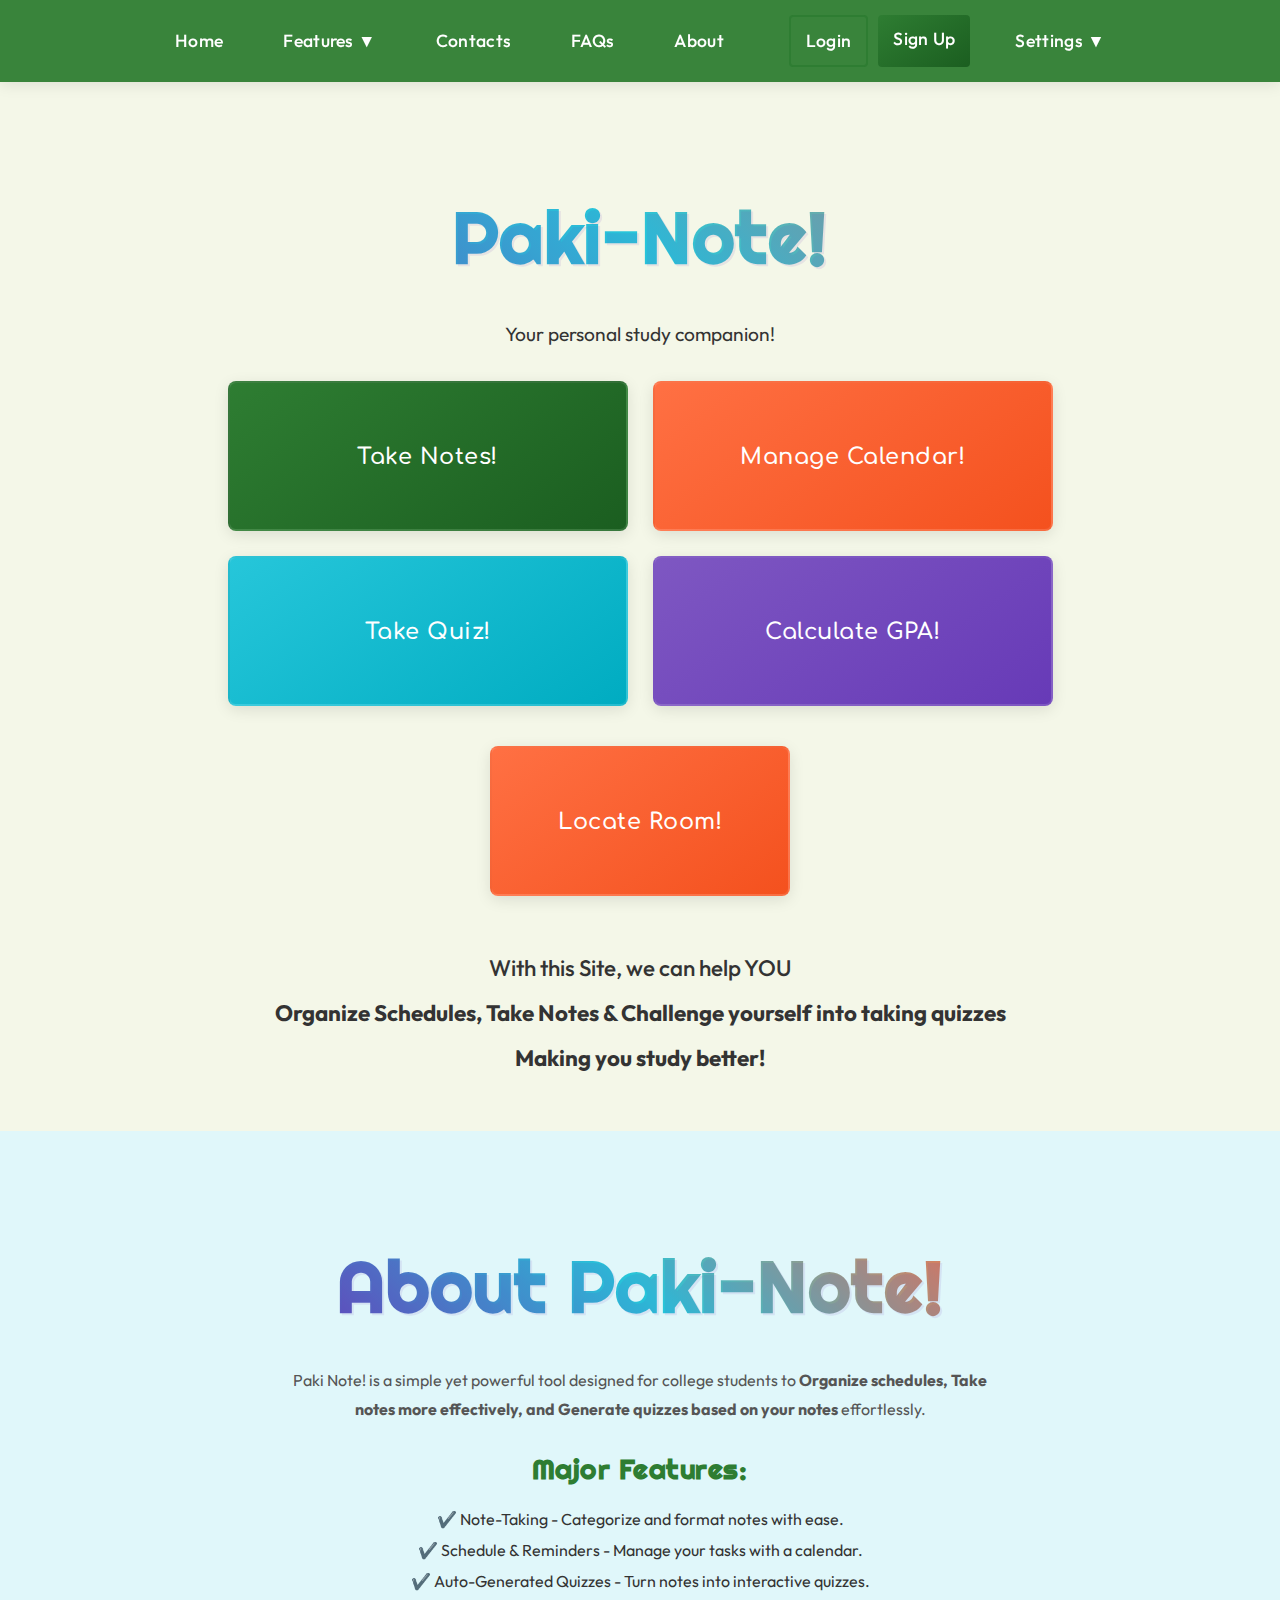
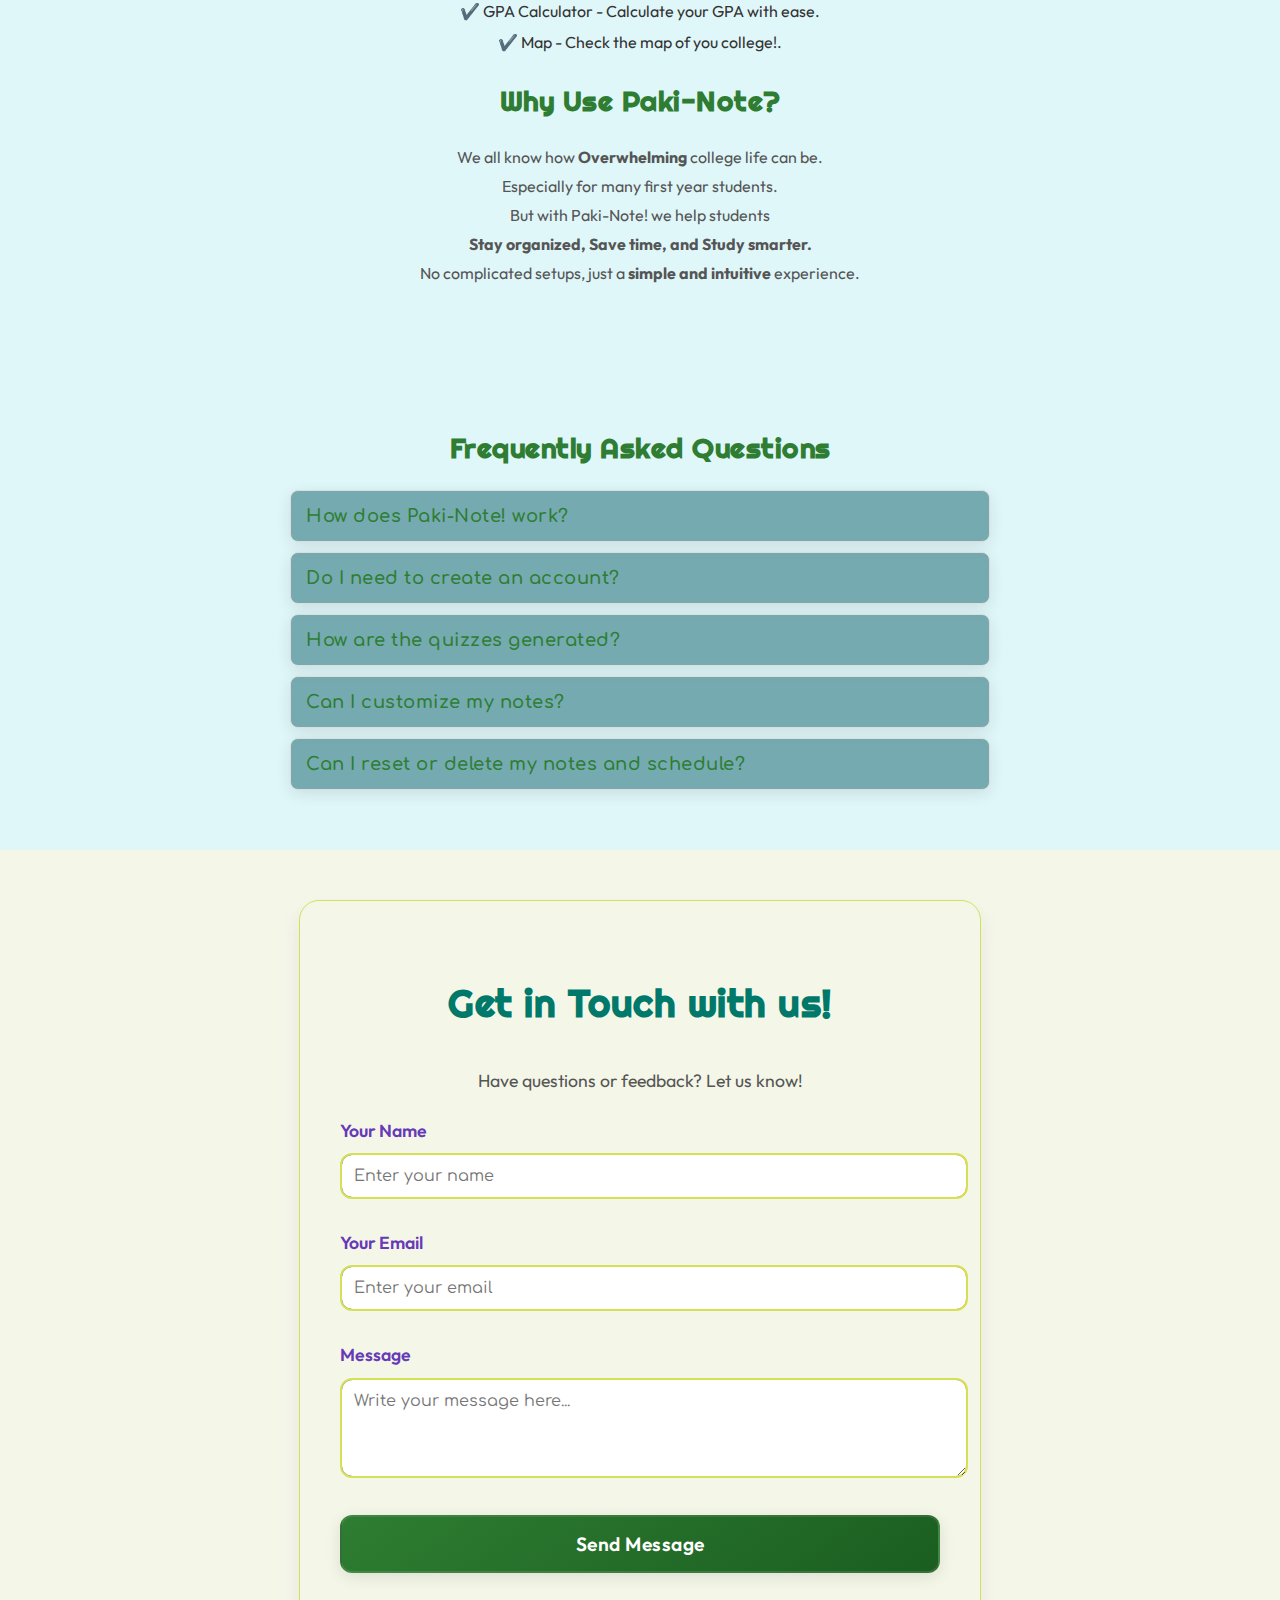
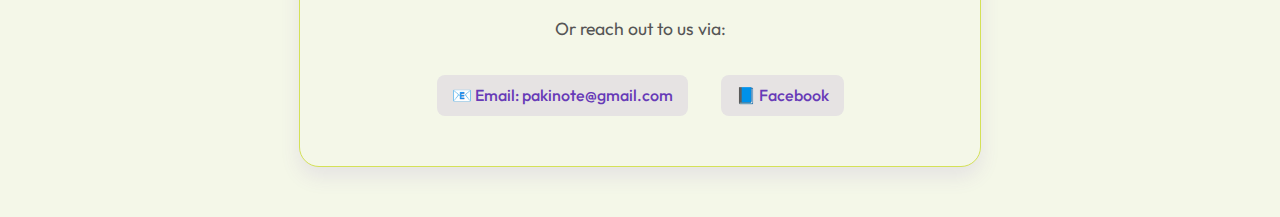
==== Index.html @ 2b753511 "stage all changes" ====
<!DOCTYPE html>
<html lang="en">
<head>
    <meta charset="UTF-8">
    <meta name="viewport" content="width=device-width, initial-scale=1.0">
    <title>Paki-Note!</title>
    <link href="https://fonts.googleapis.com/css2?family=Outfit:wght@400;500;600;700&family=Righteous&family=Comfortaa:wght@400;500;600;700&display=swap" rel="stylesheet">
    <link rel="stylesheet" href="./Assets/styles.css">
    <link rel="stylesheet" href="./Assets/styles2.css">

    <!-- THE MAIN MENU/ MAIN PAGE -->
</head>
<body>
    <nav> <!-- THE NAVIGATION BAR -->
        <ul class="nav-links">
          <li><a href="Index.html">Home</a></li>
          <li class="dropdown">
            <a href="#">Features ▼</a> <!-- THE FEATURES DROPDOWN MENU -->
            <ul class="dropdown-menu">
              <li><a href="Pages/notes.html">Notes</a></li>
              <li><a href="Pages/calendar.html">Calendar</a></li>
              <li><a href="Pages/quiz.html">Quiz</a></li>
              <li><a href="Pages/gpa.html">GPA Calculator</a></li>
              <li><a href="./Pages/room.html">Rooms</a></li>
            </ul>                                                  <!-- HI SIR REY, gawa namin ni Seragica toh lahat hehehe-->
          </li>
          <li><a href="#contact">Contacts</a></li>
          <li><a href="#faq">FAQs</a></li>
          <li><a href="#about">About</a></li>
          <li class="auth-buttons">
            <a href="Pages/login.html" class="login-btn">Login</a>
            <a href="Pages/signup.html" class="signup-btn">Sign Up</a>
          </li>
          <li class="dropdown">
            <a href="#">Settings ▼</a> <!-- THE SETTINGS -->
            <ul class="dropdown-menu">
              <li><a href="#" id="toggleTheme">Options</a></li>
              <li><a href="./Pages(1)/profile.html" id="cleardata">Profile</a></li>
            </ul>
          </li>
        </ul>
      </nav>
          
    <div id="welcome">
        <h1>Paki-Note!</h1> 
        <p>Your personal study companion!</p>
        <div class="button-container"> <!-- The buttons para sa features -->
            <button onclick="location.href='./Pages/notes.html'">
                <span>Take Notes!</span>
            </button>        
            <button onclick="location.href='./Pages/calendar.html'" class="calendar_btn">Manage Calendar!</button>
            <button onclick="location.href='./Pages/quiz.html'" class="quiz_btn">Take Quiz!</button>
            <button onclick="location.href='./Pages/gpa.html'" class="gpa_btn">Calculate GPA!</button>
            <button onclick="location.href='./Pages/room.html'" class="Map_btn">Locate Room!</button>
        </div>
    </div>
    <p class="bltext">With this Site, we can help YOU <br><b>Organize Schedules,
         Take Notes & Challenge yourself into taking quizzes <br> Making you study better!</b> 
    </p>

    <section class="about" id="about">
        <div class="about-container"> <!-- About Section -->
          <h1>About Paki-Note!</h1>
        <p>Paki Note! is a simple yet powerful tool designed for college students to
            <b>Organize schedules, Take notes more effectively, and Generate quizzes based on your notes</b> effortlessly.
        </p>
      
          <h2>Major Features:</h2>
          <ul>
            <li>Note-Taking - Categorize and format notes with ease.</li>
            <li>Schedule & Reminders - Manage your tasks with a calendar.</li>
            <li>Auto-Generated Quizzes - Turn notes into interactive quizzes.</li>
            <li>GPA Calculator - Calculate your GPA with ease.</li>
            <li>Map - Check the map of you college!.</li>
          </ul>
      
          <h2> Why Use Paki-Note?</h2>
        <p>We all know how <b>Overwhelming</b> college life can be.
            <br>Especially for many first year students. <br> 
            But with Paki-Note! we help students <br><b>Stay organized, Save time, 
            and Study smarter.</b> 
            <br>No complicated setups, just a <b>simple and intuitive</b> experience.
        
        </p>
        </div>
      </section>

      <section class="faq" id="faq">
        <div class="faq-container"> <!-- FAQ Section -->
          <h2>Frequently Asked Questions</h2>
      
          <div class="faq-item"> 
            <button class="faq-question">How does Paki-Note! work?</button>
            <div class="faq-answer">
              <p>Paki-Note! lets you create Categorized notes, fixs your messy schedule, 
                and generate quizzes based on your notes. Everything is stored in your local browser.</p>
            </div>
          </div>
      
          <div class="faq-item">                                      
            <button class="faq-question">Do I need to create an account?</button>
            <div class="faq-answer">
              <p>Nope! as of now Paki Note! only uses local browser storage, so currently no login is required.</p>
            </div>
          </div>
      
          <div class="faq-item">
            <button class="faq-question">How are the quizzes generated?</button>
            <div class="faq-answer">
              <p>Quizzes are automatically created using key points from your recent saved notes. 
                You can choose between <b>multiple-choice, fill-in-the-blanks, and true/false questions.</b></p>
            </div>
          </div>
      
          <div class="faq-item">
            <button class="faq-question">Can I customize my notes?</button>
            <div class="faq-answer">
              <p>Ofcourse! You can change fonts, colors, and organize notes by subject or categories    .</p>
            </div>
          </div>
      
          <div class="faq-item">
            <button class="faq-question">Can I reset or delete my notes and schedule?</button>
            <div class="faq-answer">
              <p>"Yes! You can clear your notes and schedule from the settings. However, once deleted, they cannot be recovered."</p>
            </div>
          </div>
        </div>
      </section>

    <section class="contact" id="contact"> <!-- Contact Section -->
        <h2>Get in Touch with us!</h2>
        <p>Have questions or feedback? Let us know!</p>
      
        <form action="#" method="POST">
          <div class="inpt-group">
            <label for="name">Your Name</label>
            <input type="text" id="name" name="name" placeholder="Enter your name" required>
          </div>
      
          <div class="inpt-group">
            <label for="email">Your Email</label>
            <input type="email" id="email" name="email" placeholder="Enter your email" required>
          </div>
      
          <div class="inpt-group">
            <label for="message">Message</label>
            <textarea id="message" name="message" rows="4" placeholder="Write your message here..." required></textarea>
          </div>
      
          <button class="sndbtn" type="submit">Send Message</button>
        </form>
      
        <div class="socials">
          <p>Or reach out to us via:</p>
          <a href="#">📧 Email: pakinote@gmail.com</a> <!-- Input what you want to put here -->
          <a href="#">📘 Facebook</a> <!-- Input what you want to put here -->
        </div>
      </section>

</body>
</html>
---- Assets/styles.css ----
html {
    scroll-behavior: smooth;
}

body {
    margin: 0;
    padding: 0;
    font-family: 'Outfit', sans-serif;
    background-color: #f4f7e8;
    color: #333;
    padding-top: 60px;
    line-height: 1.6;
}

nav {
    background: rgba(46, 125, 50, 0.95);
    padding: 15px 20px;
    position: fixed;
    top: 0;
    left: 0;
    right: 0;
    z-index: 1000;
    box-shadow: 0 2px 15px rgba(0, 0, 0, 0.1);
    backdrop-filter: blur(10px);
    -webkit-backdrop-filter: blur(10px);
    display: flex;
    justify-content: center;
    align-items: center;
}

.nav-links {
    list-style: none;
    display: flex;
    justify-content: center;
    align-items: center;
    gap: 30px;
    margin: 0;
    padding: 0;
}

.nav-links li {
    position: relative;
}

.nav-links a {
    color: white;
    text-decoration: none;
    padding: 10px 15px;
    display: block;
    transition: all 0.3s ease;
    font-size: 1.1em;
    border-radius: 4px;
    font-weight: 500;
    letter-spacing: 0.3px;
}

.nav-links a:hover {
    color: #FFD700;
    background: rgba(255, 255, 255, 0.1);
    transform: translateY(-2px);
}

.dropdown-menu {
    display: none;
    position: absolute;
    background: rgba(46, 125, 50, 0.95);
    -webkit-backdrop-filter: blur(10px);
    backdrop-filter: blur(10px);
    list-style: none;
    top: 100%;
    left: 50%;
    transform: translateX(-50%);
    width: 150px;
    padding: 8px 0;
    border-radius: 8px;
    box-shadow: 0 4px 15px rgba(0, 0, 0, 0.2);
    animation: fadeIn 0.3s ease;
}

.dropdown-menu li {
    padding: 0;
}

.dropdown-menu a {
    padding: 10px 20px;
    display: block;
    text-align: left;
    transition: all 0.3s ease;
}

.dropdown-menu a:hover {
    background: linear-gradient(90deg, rgba(255, 255, 255, 0.1), rgba(255, 255, 255, 0.2));
}

.dropdown:hover .dropdown-menu {
    display: block;
}

#welcome {
    text-align: center;
    margin-top: 120px;
}

#welcome .button-container {
    display: flex;
    flex-wrap: wrap;
    justify-content: center;
    gap: 25px;
    max-width: 1000px;
    margin: 30px auto;
    padding: 0 20px;
}

#welcome .button-container button {
    flex: 0 1 280px;
    min-height: 120px;
    display: flex;
    align-items: center;
    justify-content: center;
    text-align: center;
    padding: 20px 30px;
    font-size: 1.4em;
}

/* Main features buttons (Notes, Calendar, Quiz, GPA) */
#welcome .button-container button:nth-child(-n+4) {
    flex: 0 1 400px;
}

/* Map button specific styling */
#welcome .button-container .Map_btn {
    flex: 0 1 300px;
    background: linear-gradient(145deg, #ff7043, #f4511e);
    order: 5;
    margin-top: 15px;
}

#welcome .button-container .Map_btn:hover {
    background: linear-gradient(145deg, #ff8a65, #ff7043);
}

@media (max-width: 900px) {
    #welcome .button-container {
        gap: 20px;
    }
    
    #welcome .button-container button,
    #welcome .button-container button:nth-child(-n+4) {
        flex: 1 1 300px;
    }
}

@media (max-width: 480px) {
    #welcome .button-container {
        flex-direction: column;
        max-width: 320px;
    }
    
    #welcome .button-container button {
        width: 100%;
    }
}

h1 {
    font-family: 'Righteous', cursive;
    background: linear-gradient(45deg, #673ab7, #26c6da, #ff7043);
    -webkit-background-clip: text;
    background-clip: text;
    color: transparent;
    font-size: 4.5em;
    margin-bottom: 0.3em;
    text-shadow: 2px 2px 0px rgba(103, 58, 183, 0.1);
    letter-spacing: 1px;
}

h2 {
    font-family: 'Righteous', cursive;
    color: #2E7D32;
    font-size: 2.2em;
    margin-bottom: 0.8em;
    letter-spacing: 0.5px;
}

h3 {
    font-family: 'Righteous', cursive;
    font-size: 1.8em;
    color: #00796b;
}

p {
    font-size: 1.2em;
    margin: 20px 0;
    line-height: 1.8;
}

.bltext {
    text-align: center;
    margin: 50px 0;
    font-size: 1.4em;
    font-weight: 500;
    line-height: 2;
}

button {
    background: linear-gradient(145deg, #2E7D32, #1B5E20);
    color: white;
    border: none;
    padding: 15px 30px;
    border-radius: 8px;
    cursor: pointer;
    font-size: 1.1em;
    transition: all 0.3s ease;
    font-family: 'Comfortaa', cursive;
    margin: 0;
    box-shadow: 0 4px 15px rgba(0, 0, 0, 0.1);
    position: relative;
    overflow: hidden;
    border: 2px solid rgba(255, 255, 255, 0.1);
    width: 100%;
    font-weight: 600;
    letter-spacing: 0.5px;
}

button:hover {
    background: linear-gradient(145deg, #D4E157, #2E7D32);
    transform: translateY(-2px);
    box-shadow: 0 6px 12px rgba(0, 0, 0, 0.15);
}

button:active {
    transform: translateY(1px);
}

.calendar_btn {
    background: linear-gradient(145deg, #ff7043, #f4511e);
}

.calendar_btn:hover {
    background: linear-gradient(145deg, #ff8a65, #ff7043);
}

.quiz_btn {
    background: linear-gradient(145deg, #26c6da, #00acc1);
}

.quiz_btn:hover {
    background: linear-gradient(145deg, #4dd0e1, #26c6da);
}

.gpa_btn {
    background: linear-gradient(145deg, #7e57c2, #673ab7);
}

.gpa_btn:hover {
    background: linear-gradient(145deg, #9575cd, #7e57c2);
}

.Map_btn {
    background: linear-gradient(145deg, #ff7043, #f4511e);
    position: relative;
    overflow: hidden;
}

.Map_btn:hover {
    background: linear-gradient(145deg, #ff8a65, #ff7043);
}

.contact {
    text-align: center;
    padding: 40px;
    background-color: #f4f7e8;
    border-radius: 20px;
    box-shadow: 0 10px 20px rgba(103, 58, 183, 0.1);
    margin: 50px auto;
    max-width: 600px;
    border: 1px solid #D4E157;
    animation: borderAnimation 10s infinite;
}

.contact h2 {
    font-family: 'Righteous', cursive;
    font-size: 2.4em;
    color: #00796b;
    margin-bottom: 0.8em;
}

.contact p {
    font-size: 1.1em;
    color: #555;
}

.inpt-group {
    text-align: left;
    margin-bottom: 30px;
}

.inpt-group label {
    font-family: 'Outfit', sans-serif;
    display: block;
    font-weight: 600;
    margin-bottom: 8px;
    color: #673ab7;
    font-size: 1.1em;
}

.inpt-group input,
.inpt-group textarea {
    font-family: 'Comfortaa', cursive;
    width: 100%;
    padding: 12px;
    border: 2px solid #D4E157;
    border-radius: 12px;
    font-size: 1em;
    transition: all 0.3s ease;
    background-color: rgba(255, 255, 255, 0.9);
    background-image: linear-gradient(white, white), 
                      linear-gradient(90deg, #673ab7, #26c6da, #ff7043);
    background-origin: border-box;
    background-clip: padding-box, border-box;
}

.inpt-group input:focus,
.inpt-group textarea:focus {
    outline: none;
    border-color: #2E7D32;
    box-shadow: 0 0 0 2px rgba(46, 125, 50, 0.1);
    background-color: white;
}

.sndbtn {
    background: linear-gradient(145deg, #2E7D32, #1B5E20);
    font-family: 'Outfit', sans-serif;
    font-weight: 600;
    letter-spacing: 0.5px;
    padding: 15px 30px;
    font-size: 1.2em;
    border-radius: 12px;
    transition: all 0.3s ease;
}

.sndbtn:hover {
    background: linear-gradient(145deg, #D4E157, #2E7D32);
    transform: translateY(-2px);
    box-shadow: 0 6px 12px rgba(0, 0, 0, 0.15);
}

.socials {
    margin-top: 40px;
}

.socials a {
    font-family: 'Outfit', sans-serif;
    display: inline-block;
    color: #673ab7;
    text-decoration: none;
    margin: 10px 15px;
    font-weight: 500;
    transition: all 0.3s ease;
    padding: 8px 15px;
    border-radius: 8px;
    background: rgba(103, 58, 183, 0.1);
}

.socials a:hover {
    background: rgba(103, 58, 183, 0.2);
    transform: translateY(-2px);
    text-decoration: none;
}

@media (max-width: 768px) {
    body {
        padding-top: 50px;
    }

    nav {
        padding: 10px;
    }

    .nav-links {
        gap: 15px;
    }

    .nav-links a {
        font-size: 1em;
        padding: 8px 12px;
    }

    .dropdown-menu {
        width: 200px;
        left: auto;
        right: 0;
        transform: none;
    }

    h1 {
        font-size: 3em;
        margin-bottom: 0.5em;
    }

    .bltext {
        font-size: 1.1em;
        padding: 0 20px;
        line-height: 1.6;
    }

    #welcome {
        margin-top: 80px;
    }

    #welcome .button-container {
        gap: 15px;
        padding: 0 15px;
    }

    #welcome .button-container button {
        flex: 1 1 100%;
        min-height: 80px;
        font-size: 1.2em;
        padding: 15px 20px;
    }

    .contact {
        margin: 30px 15px;
        padding: 30px 20px;
        border-radius: 15px;
    }

    .contact h2 {
        font-size: 1.8em;
    }

    .inpt-group {
        margin-bottom: 20px;
    }

    .inpt-group label {
        font-size: 1em;
    }

    .inpt-group input,
    .inpt-group textarea {
        padding: 9px;
        font-size: 1em;
    }

    .sndbtn {
        width: 100%;
        padding: 12px 20px;
    }

    .socials a {
        display: block;
        margin: 10px auto;
        max-width: 250px;
    }

    .faq-container {
        padding: 0 15px;
    }

    .faq-question {
        font-size: 1em;
        padding: 12px 15px;
        text-align: left;
    }
}

/* Small phones */
@media (max-width: 480px) {
    h1 {
        font-size: 2.5em;
    }

    .nav-links {
        gap: 10px;
    }

    .nav-links a {
        padding: 6px 10px;
        font-size: 0.9em;
    }

    #welcome .button-container button {
        min-height: 60px;
        font-size: 1.1em;
        padding: 12px 15px;
    }

    .about-container {
        padding: 0 15px;
    }

    .about h2 {
        font-size: 1.6em;
    }

    .about ul {
        padding-left: 20px;
    }

    .about ul li {
        font-size: 0.9em;
        margin-bottom: 10px;
    }
}

/* Tablet optimization */
@media (min-width: 769px) and (max-width: 1024px) {
    #welcome .button-container {
        max-width: 800px;
    }

    #welcome .button-container button {
        flex: 0 1 calc(50% - 20px);
    }

    .contact {
        max-width: 80%;
    }
}

/* Navigation menu for mobile */
@media (max-width: 768px) {
    nav {
        overflow-x: auto;
        -webkit-overflow-scrolling: touch;
    }

    .nav-links {
        width: max-content;
        padding: 0 15px;
    }

    .dropdown-menu {
        position: fixed;
        top: auto;
        left: 0;
        right: 0;
        width: 100%;
        margin-top: 5px;
        border-radius: 0;
        box-shadow: 0 4px 15px rgba(0, 0, 0, 0.2);
        max-height: 60vh;
        overflow-y: auto;
    }
}

/* Improve touch targets on mobile */
@media (hover: none) {
    button,
    .nav-links a,
    .socials a {
        cursor: default;
    }

    button:active,
    .nav-links a:active,
    .socials a:active {
        transform: scale(0.98);
    }

    .dropdown-menu {
        padding: 10px 0;
    }

    .dropdown-menu a {
        padding: 15px 20px;
    }
}

/* Fix button hover effects on mobile */
@media (hover: none) {
    button::before {
        display: none;
    }

    button:active {
        opacity: 0.9;
    }
}

/* Maintain aspect ratio for buttons on different screens */
.button-container button {
    aspect-ratio: 16/9;
    max-height: 150px;
}

/* Add smooth transitions for layout changes */
* {
    transition: all 0.3s ease;
}

/* Optimize images and backgrounds for mobile */
@media (max-width: 768px) {
    body {
        background: linear-gradient(135deg, #e0f7fa 0%, #e8f5e9 100%);
    }
}

/* Improve form usability on mobile */
@media (max-width: 768px) {
    input, textarea, select, button {
        font-size: 16px !important; /* Prevent zoom on iOS */
    }

    textarea {
        min-height: 100px;
    }
}

/* Add rainbow border animation for contact form */
@keyframes borderAnimation {
    0% { border-color: #673ab7; }
    33% { border-color: #26c6da; }
    66% { border-color: #ff7043; }
    100% { border-color: #673ab7; }
}

.contact {
    animation: borderAnimation 10s infinite;
}

/* FAQ section styling update */
.faq-question {
    background: #f4f7e8;
    border: 1px solid #D4E157;
    color: #2E7D32;
}

.faq-question:hover {
    background: linear-gradient(145deg, #D4E157, #2E7D32);
    color: white;
}

.faq-answer {
    background: rgba(255, 255, 255, 0.9);
    border: 1px solid #D4E157;
}

.auth-buttons {
    display: flex;
    gap: 10px;
    margin-left: 20px;
}

.login-btn, .signup-btn {
    padding: 8px 16px;
    border-radius: 6px;
    font-weight: 500;
    transition: all 0.3s ease;
}

.login-btn {
    color: #2E7D32;
    border: 2px solid #2E7D32;
}

.login-btn:hover {
    background: rgba(46, 125, 50, 0.1);
}

.signup-btn {
    background: linear-gradient(145deg, #2E7D32, #1B5E20);
    color: white;
    border: none;
}

.signup-btn:hover {
    background: linear-gradient(145deg, #D4E157, #2E7D32);
    transform: translateY(-2px);
    box-shadow: 0 4px 12px rgba(0, 0, 0, 0.1);
}

@media (max-width: 768px) {
    .auth-buttons {
        margin: 10px 0;
        justify-content: center;
    }

    .login-btn, .signup-btn {
        padding: 10px 20px;
        font-size: 1.1em;
    }
}
---- Assets/styles2.css ----
.about {
     text-align: center;
     padding: 50px 20px;
     background: #e0f7fa;
   }
   
   .about-container {
     max-width: 700px;
     margin: auto;
   }
   
   .about h2 {
     font-size: 28px;
     margin-bottom: 10px;
   }
   
   .about p {
     font-size: 16px;
     color: #555;
     margin-bottom: 15px;
   }
   
   .about h3 {
     font-size: 20px;
     margin-top: 20px;
   }
   
   .about ul {
     list-style: none;
     padding: 0;
   }
   
   .about ul li {
     font-size: 16px;
     margin: 5px 0;
   }
   
   .about ul li::before {
     content: "✔️ ";
     color: green;
   }
   
   .faq {
     padding: 50px 20px;
     background: #e0f7fa;
     text-align: center;
   }
   
   .faq-container {
     max-width: 700px;
     margin: auto;
   }
   
   .faq h2 {
     font-size: 28px;
     margin-bottom: 20px;
   }
   
   .faq-item {
     margin-bottom: 10px;
   }
   
   .faq-question {
     width: 100%;
     text-align: left;
     padding: 15px;
     font-size: 18px;
     background: #58949cc9;
     border: 1px solid #ddd;
     cursor: pointer;
   }
   
   .faq-answer {
     display: none;
     padding: 10px;
     background: #eee;
     text-align: left;
   }
   
   .faq-question:focus + .faq-answer {
     display: block;
   }
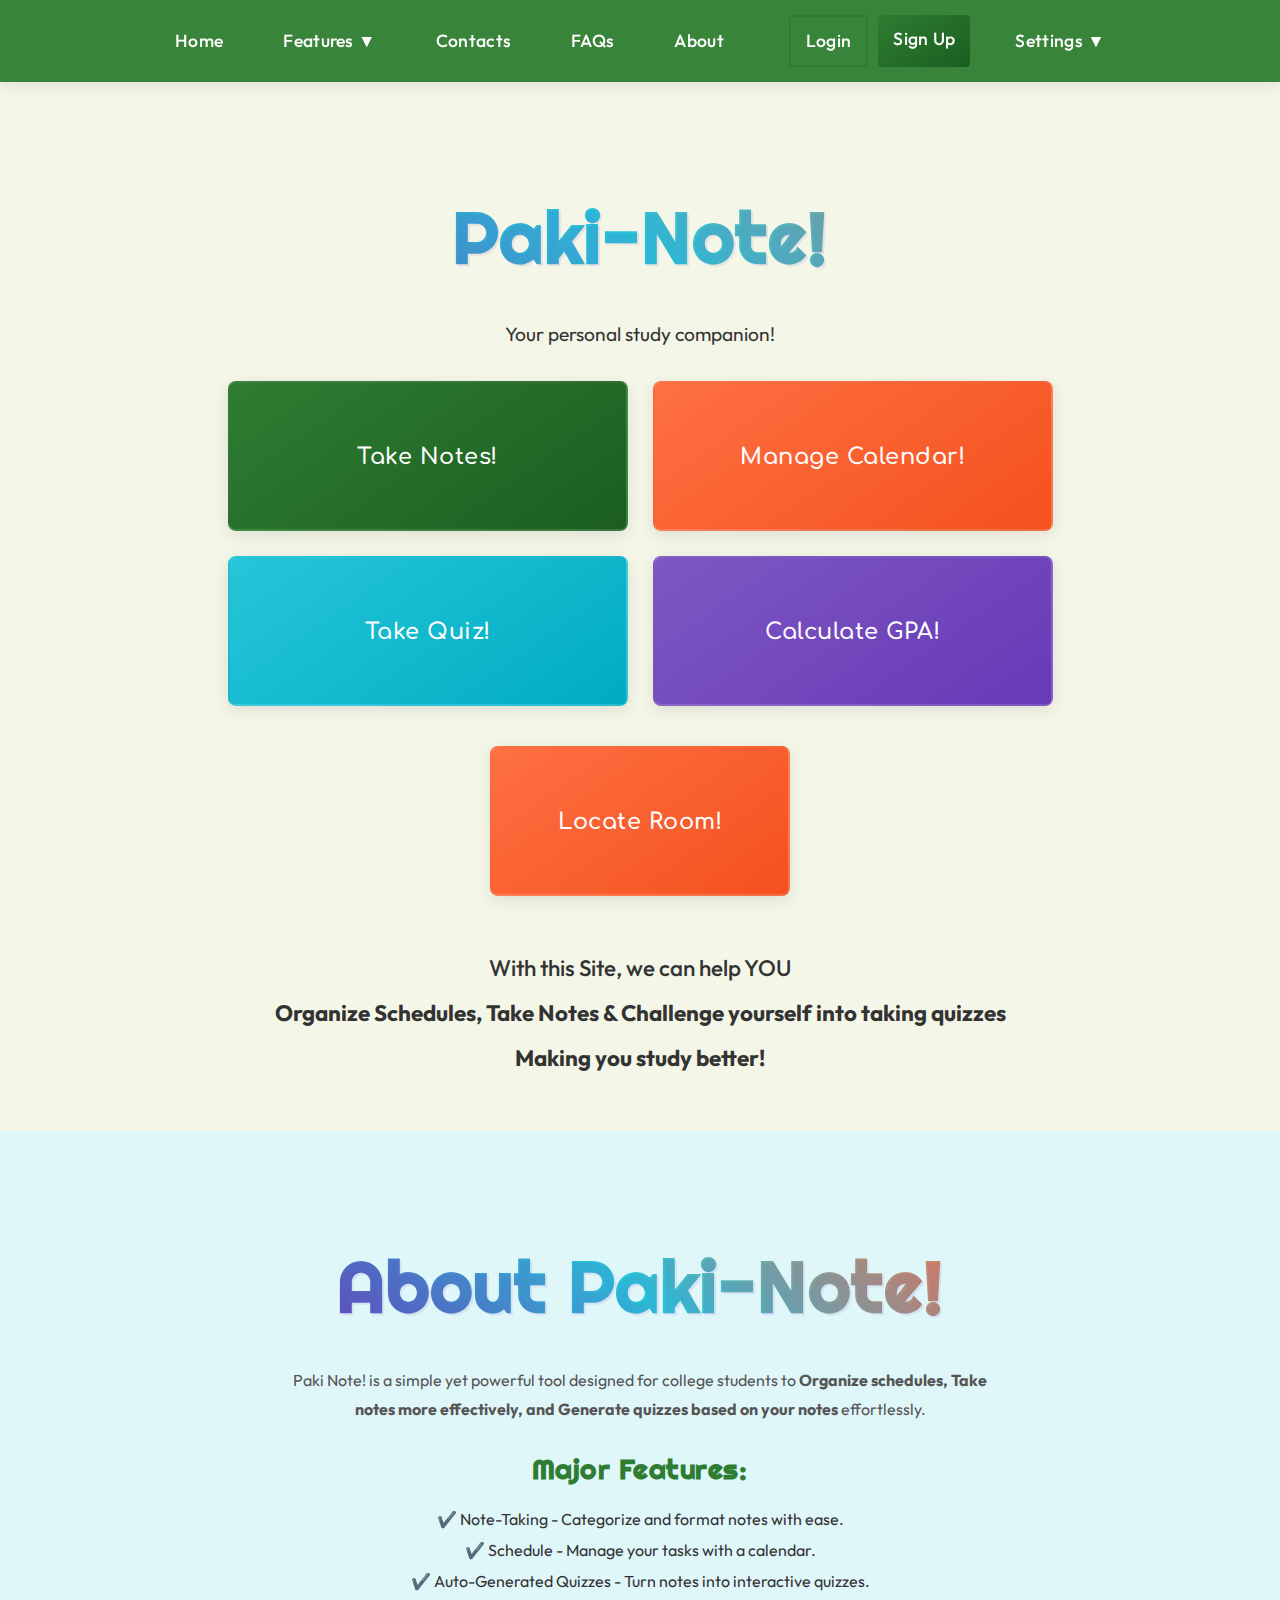
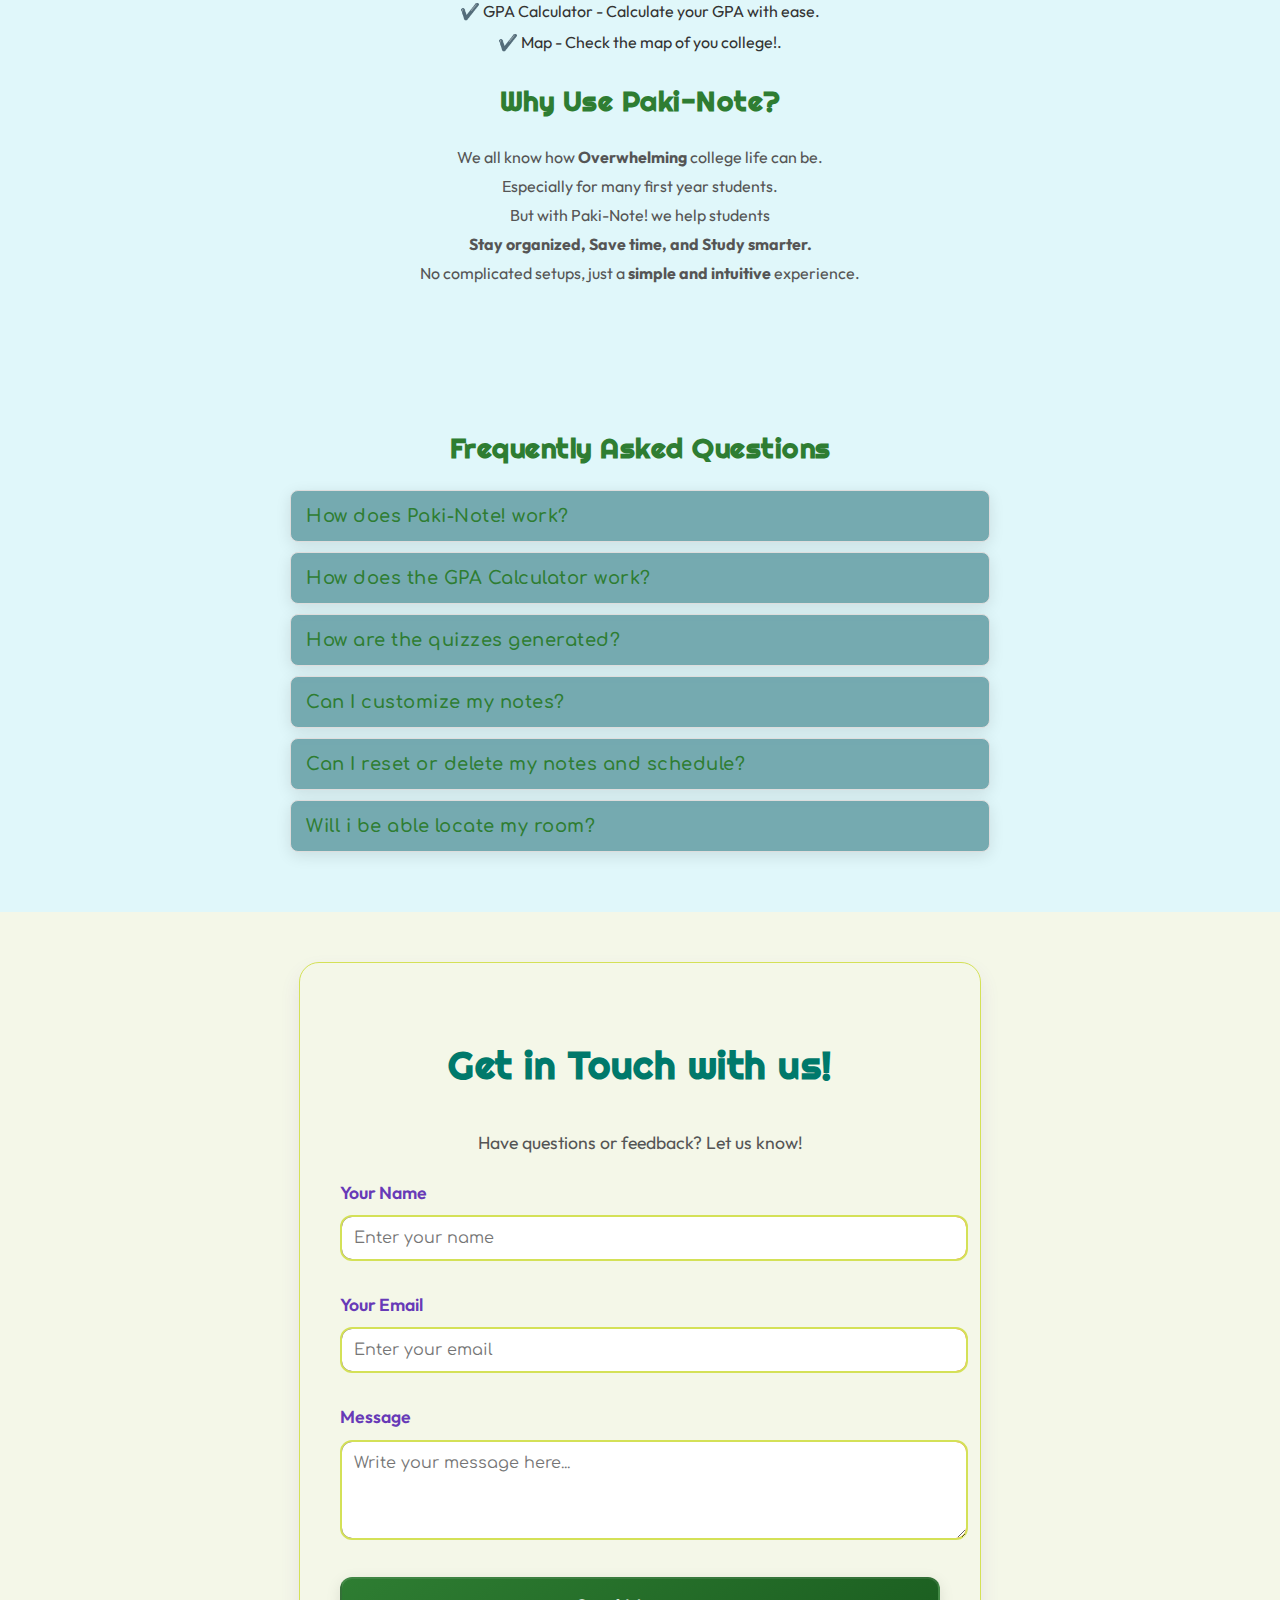
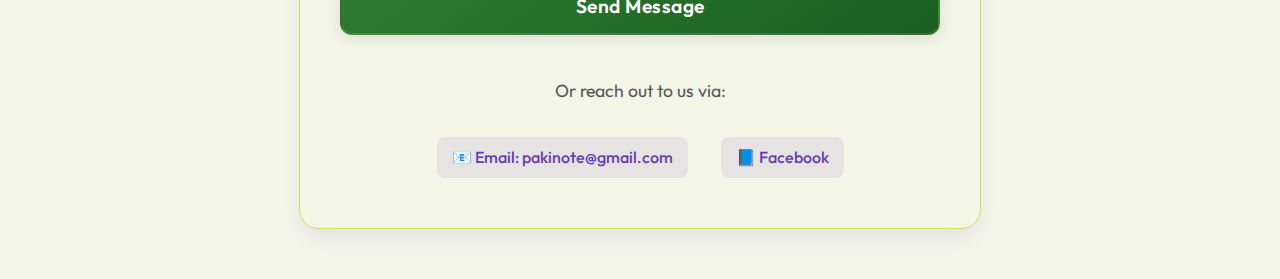
==== commit 812fcbb0: "stage all changes" ====
--- a/Index.html
+++ b/Index.html
@@ -21,7 +21,7 @@
               <li><a href="Pages/calendar.html">Calendar</a></li>
               <li><a href="Pages/quiz.html">Quiz</a></li>
               <li><a href="Pages/gpa.html">GPA Calculator</a></li>
-              <li><a href="./Pages/room.html">Rooms</a></li>
+              <li><a href="Pages/room.html">Rooms</a></li>
             </ul>                                                  <!-- HI SIR REY, gawa namin ni Seragica toh lahat hehehe-->
           </li>
           <li><a href="#contact">Contacts</a></li>
@@ -34,8 +34,8 @@
           <li class="dropdown">
             <a href="#">Settings ▼</a> <!-- THE SETTINGS -->
             <ul class="dropdown-menu">
-              <li><a href="#" id="toggleTheme">Options</a></li>
-              <li><a href="./Pages(1)/profile.html" id="cleardata">Profile</a></li>
+              <li><a href="Pages(1)/option.html" id="toggleTheme">Options</a></li>
+              <li><a href="Pages(1)/profile.html" id="cleardata">Profile</a></li>
             </ul>
           </li>
         </ul>
@@ -45,13 +45,13 @@
         <h1>Paki-Note!</h1> 
         <p>Your personal study companion!</p>
         <div class="button-container"> <!-- The buttons para sa features -->
-            <button onclick="location.href='./Pages/notes.html'">
+            <button onclick="location.href='Pages/notes.html'">
                 <span>Take Notes!</span>
             </button>        
-            <button onclick="location.href='./Pages/calendar.html'" class="calendar_btn">Manage Calendar!</button>
-            <button onclick="location.href='./Pages/quiz.html'" class="quiz_btn">Take Quiz!</button>
-            <button onclick="location.href='./Pages/gpa.html'" class="gpa_btn">Calculate GPA!</button>
-            <button onclick="location.href='./Pages/room.html'" class="Map_btn">Locate Room!</button>
+            <button onclick="location.href='Pages/calendar.html'" class="calendar_btn">Manage Calendar!</button>
+            <button onclick="location.href='Pages/quiz.html'" class="quiz_btn">Take Quiz!</button>
+            <button onclick="location.href='Pages/gpa.html'" class="gpa_btn">Calculate GPA!</button>
+            <button onclick="location.href='Pages/room.html'" class="Map_btn">Locate Room!</button>
         </div>
     </div>
     <p class="bltext">With this Site, we can help YOU <br><b>Organize Schedules,
@@ -68,7 +68,7 @@
           <h2>Major Features:</h2>
           <ul>
             <li>Note-Taking - Categorize and format notes with ease.</li>
-            <li>Schedule & Reminders - Manage your tasks with a calendar.</li>
+            <li>Schedule - Manage your tasks with a calendar.</li>
             <li>Auto-Generated Quizzes - Turn notes into interactive quizzes.</li>
             <li>GPA Calculator - Calculate your GPA with ease.</li>
             <li>Map - Check the map of you college!.</li>
@@ -92,30 +92,31 @@
           <div class="faq-item"> 
             <button class="faq-question">How does Paki-Note! work?</button>
             <div class="faq-answer">
-              <p>Paki-Note! lets you create Categorized notes, fixs your messy schedule, 
-                and generate quizzes based on your notes. Everything is stored in your local browser.</p>
+              <p>"Paki-Note! lets you create Categorized notes, fixs your messy schedule, 
+                and generate quizzes based on your notes. Everything is stored in your local browser."</p>
             </div>
           </div>
       
           <div class="faq-item">                                      
-            <button class="faq-question">Do I need to create an account?</button>
+            <button class="faq-question">How does the GPA Calculator work?</button>
             <div class="faq-answer">
-              <p>Nope! as of now Paki Note! only uses local browser storage, so currently no login is required.</p>
+              <p>"The GPA Calculator works by taking the total number of credits you have and the total number of grade points you have. 
+                It then divides the total grade points by the total number of credits to give you your GPA."</p>
             </div>
           </div>
       
           <div class="faq-item">
             <button class="faq-question">How are the quizzes generated?</button>
             <div class="faq-answer">
-              <p>Quizzes are automatically created using key points from your recent saved notes. 
-                You can choose between <b>multiple-choice, fill-in-the-blanks, and true/false questions.</b></p>
+              <p>"Quizzes are automatically created using key points from your recent saved notes. 
+                You can choose between <b>multiple-choice, fill-in-the-blanks, and true/false questions.</b>"</p>
             </div>
           </div>
       
           <div class="faq-item">
             <button class="faq-question">Can I customize my notes?</button>
             <div class="faq-answer">
-              <p>Ofcourse! You can change fonts, colors, and organize notes by subject or categories    .</p>
+              <p>"Ofcourse! You can change fonts, colors, and organize notes by subject or categories".</p>
             </div>
           </div>
       
@@ -123,6 +124,13 @@
             <button class="faq-question">Can I reset or delete my notes and schedule?</button>
             <div class="faq-answer">
               <p>"Yes! You can clear your notes and schedule from the settings. However, once deleted, they cannot be recovered."</p>
+            </div>
+          </div>
+
+          <div class="faq-item"> 
+            <button class="faq-question">Will i be able locate my room?</button>
+            <div class="faq-answer">
+              <p>"Yes! You can locate your room by clicking the "Locate Room" button in the features section."</p>
             </div>
           </div>
         </div>
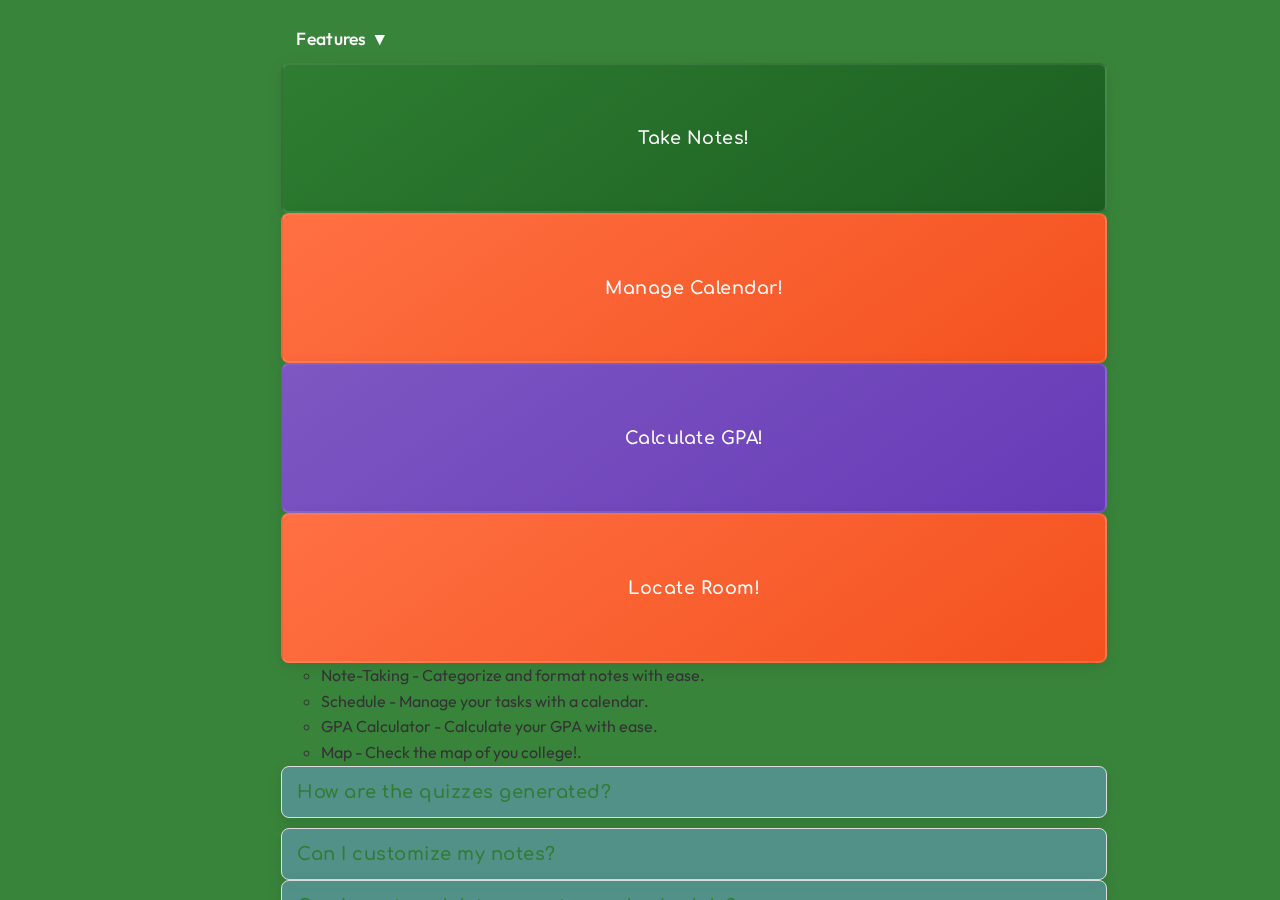
==== commit f3b640e6: "removed the QUIZ section" ====
--- a/Index.html
+++ b/Index.html
@@ -12,108 +12,50 @@
 </head>
 <body>
     <nav> <!-- THE NAVIGATION BAR -->
+        <div class="nav-toggle">
+            <span class="hamburger"></span>
+        </div>
         <ul class="nav-links">
           <li><a href="Index.html">Home</a></li>
           <li class="dropdown">
             <a href="#">Features ▼</a> <!-- THE FEATURES DROPDOWN MENU -->
             <ul class="dropdown-menu">
-              <li><a href="Pages/notes.html">Notes</a></li>
-              <li><a href="Pages/calendar.html">Calendar</a></li>
-              <li><a href="Pages/quiz.html">Quiz</a></li>
-              <li><a href="Pages/gpa.html">GPA Calculator</a></li>
-              <li><a href="Pages/room.html">Rooms</a></li>
-            </ul>                                                  <!-- HI SIR REY, gawa namin ni Seragica toh lahat hehehe-->
-          </li>
-          <li><a href="#contact">Contacts</a></li>
-          <li><a href="#faq">FAQs</a></li>
-          <li><a href="#about">About</a></li>
-          <li class="auth-buttons">
-            <a href="Pages/login.html" class="login-btn">Login</a>
-            <a href="Pages/signup.html" class="signup-btn">Sign Up</a>
-          </li>
-          <li class="dropdown">
-            <a href="#">Settings ▼</a> <!-- THE SETTINGS -->
-            <ul class="dropdown-menu">
-              <li><a href="Pages(1)/option.html" id="toggleTheme">Options</a></li>
-              <li><a href="Pages(1)/profile.html" id="cleardata">Profile</a></li>
+                <li><a href="Pages/notes.html">Notes</a></li>
+                <li><a href="Pages/calendar.html">Calendar</a></li>
+                <!-- Quiz link removed -->
+                <li><a href="Pages/gpa.html">GPA Calculator</a></li>
+                <li><a href="Pages/room.html">Rooms</a></li>
             </ul>
-          </li>
-        </ul>
-      </nav>
-          
-    <div id="welcome">
-        <h1>Paki-Note!</h1> 
-        <p>Your personal study companion!</p>
-        <div class="button-container"> <!-- The buttons para sa features -->
-            <button onclick="location.href='Pages/notes.html'">
-                <span>Take Notes!</span>
-            </button>        
-            <button onclick="location.href='Pages/calendar.html'" class="calendar_btn">Manage Calendar!</button>
-            <button onclick="location.href='Pages/quiz.html'" class="quiz_btn">Take Quiz!</button>
-            <button onclick="location.href='Pages/gpa.html'" class="gpa_btn">Calculate GPA!</button>
-            <button onclick="location.href='Pages/room.html'" class="Map_btn">Locate Room!</button>
-        </div>
-    </div>
-    <p class="bltext">With this Site, we can help YOU <br><b>Organize Schedules,
-         Take Notes & Challenge yourself into taking quizzes <br> Making you study better!</b> 
-    </p>
-
-    <section class="about" id="about">
-        <div class="about-container"> <!-- About Section -->
-          <h1>About Paki-Note!</h1>
-        <p>Paki Note! is a simple yet powerful tool designed for college students to
-            <b>Organize schedules, Take notes more effectively, and Generate quizzes based on your notes</b> effortlessly.
-        </p>
-      
-          <h2>Major Features:</h2>
-          <ul>
-            <li>Note-Taking - Categorize and format notes with ease.</li>
-            <li>Schedule - Manage your tasks with a calendar.</li>
-            <li>Auto-Generated Quizzes - Turn notes into interactive quizzes.</li>
-            <li>GPA Calculator - Calculate your GPA with ease.</li>
-            <li>Map - Check the map of you college!.</li>
-          </ul>
-      
-          <h2> Why Use Paki-Note?</h2>
-        <p>We all know how <b>Overwhelming</b> college life can be.
-            <br>Especially for many first year students. <br> 
-            But with Paki-Note! we help students <br><b>Stay organized, Save time, 
-            and Study smarter.</b> 
-            <br>No complicated setups, just a <b>simple and intuitive</b> experience.
-        
-        </p>
-        </div>
-      </section>
-
-      <section class="faq" id="faq">
-        <div class="faq-container"> <!-- FAQ Section -->
-          <h2>Frequently Asked Questions</h2>
-      
-          <div class="faq-item"> 
-            <button class="faq-question">How does Paki-Note! work?</button>
-            <div class="faq-answer">
-              <p>"Paki-Note! lets you create Categorized notes, fixs your messy schedule, 
-                and generate quizzes based on your notes. Everything is stored in your local browser."</p>
+            
+            <!-- In the button container, remove the quiz button -->
+            <div class="button-container">
+                <button onclick="location.href='Pages/notes.html'">
+                    <span>Take Notes!</span>
+                </button>        
+                <button onclick="location.href='Pages/calendar.html'" class="calendar_btn">Manage Calendar!</button>
+                <!-- Quiz button removed -->
+                <button onclick="location.href='Pages/gpa.html'" class="gpa_btn">Calculate GPA!</button>
+                <button onclick="location.href='Pages/room.html'" class="Map_btn">Locate Room!</button>
             </div>
-          </div>
-      
-          <div class="faq-item">                                      
-            <button class="faq-question">How does the GPA Calculator work?</button>
-            <div class="faq-answer">
-              <p>"The GPA Calculator works by taking the total number of credits you have and the total number of grade points you have. 
-                It then divides the total grade points by the total number of credits to give you your GPA."</p>
+            
+            <!-- In the Major Features list -->
+            <ul>
+                <li>Note-Taking - Categorize and format notes with ease.</li>
+                <li>Schedule - Manage your tasks with a calendar.</li>
+                <!-- Auto-Generated Quizzes item removed -->
+                <li>GPA Calculator - Calculate your GPA with ease.</li>
+                <li>Map - Check the map of you college!.</li>
+            </ul>
+            
+            <!-- Remove the quiz-related FAQ item -->
+            <!-- Remove this entire div -->
+            <div class="faq-item">
+                <button class="faq-question">How are the quizzes generated?</button>
+                <div class="faq-answer">
+                    <p>"Quizzes are automatically created using key points from your recent saved notes. 
+                        You can choose between <b>multiple-choice, fill-in-the-blanks, and true/false questions.</b>"</p>
+                </div>
             </div>
-          </div>
-      
-          <div class="faq-item">
-            <button class="faq-question">How are the quizzes generated?</button>
-            <div class="faq-answer">
-              <p>"Quizzes are automatically created using key points from your recent saved notes. 
-                You can choose between <b>multiple-choice, fill-in-the-blanks, and true/false questions.</b>"</p>
-            </div>
-          </div>
-      
-          <div class="faq-item">
             <button class="faq-question">Can I customize my notes?</button>
             <div class="faq-answer">
               <p>"Ofcourse! You can change fonts, colors, and organize notes by subject or categories".</p>
@@ -136,7 +78,7 @@
         </div>
       </section>
 
-    <section class="contact" id="contact"> <!-- Contact Section -->
+      <section class="contact" id="contact"> <!-- Contact Section -->
         <h2>Get in Touch with us!</h2>
         <p>Have questions or feedback? Let us know!</p>
       
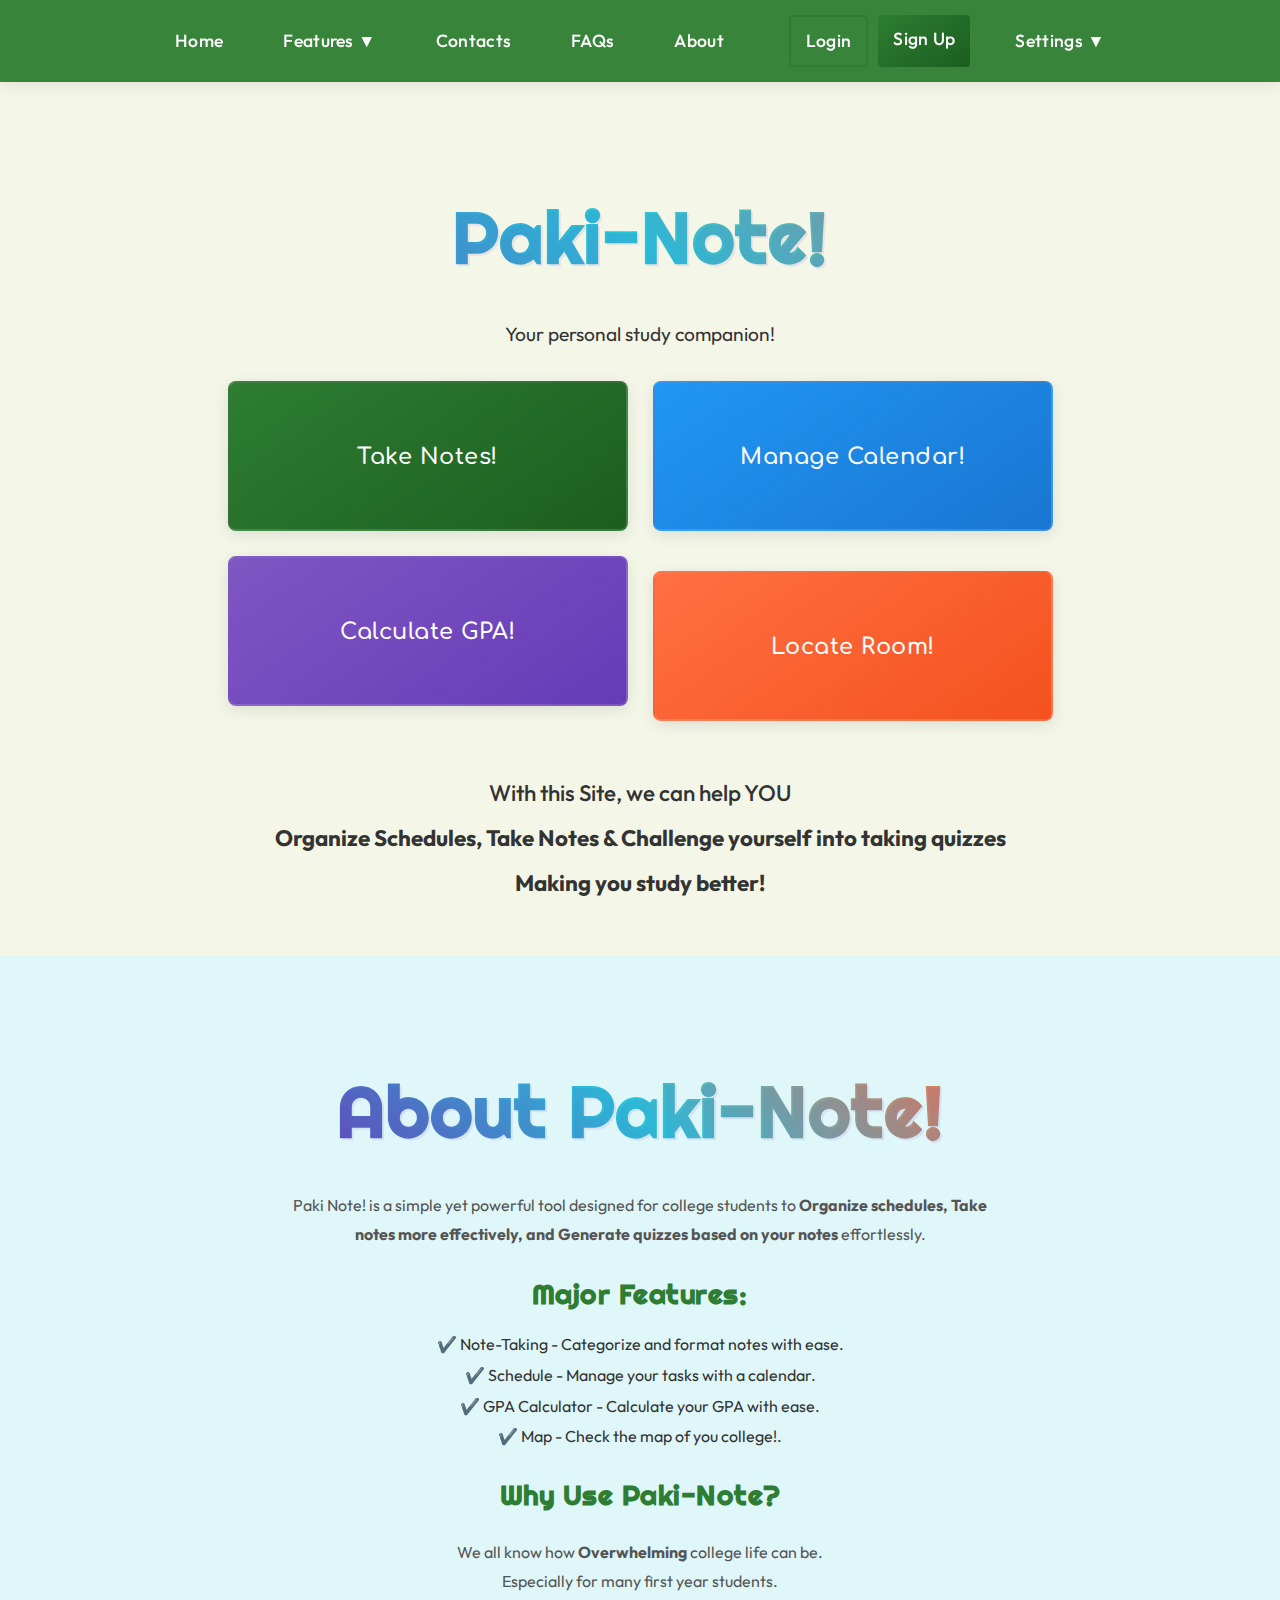
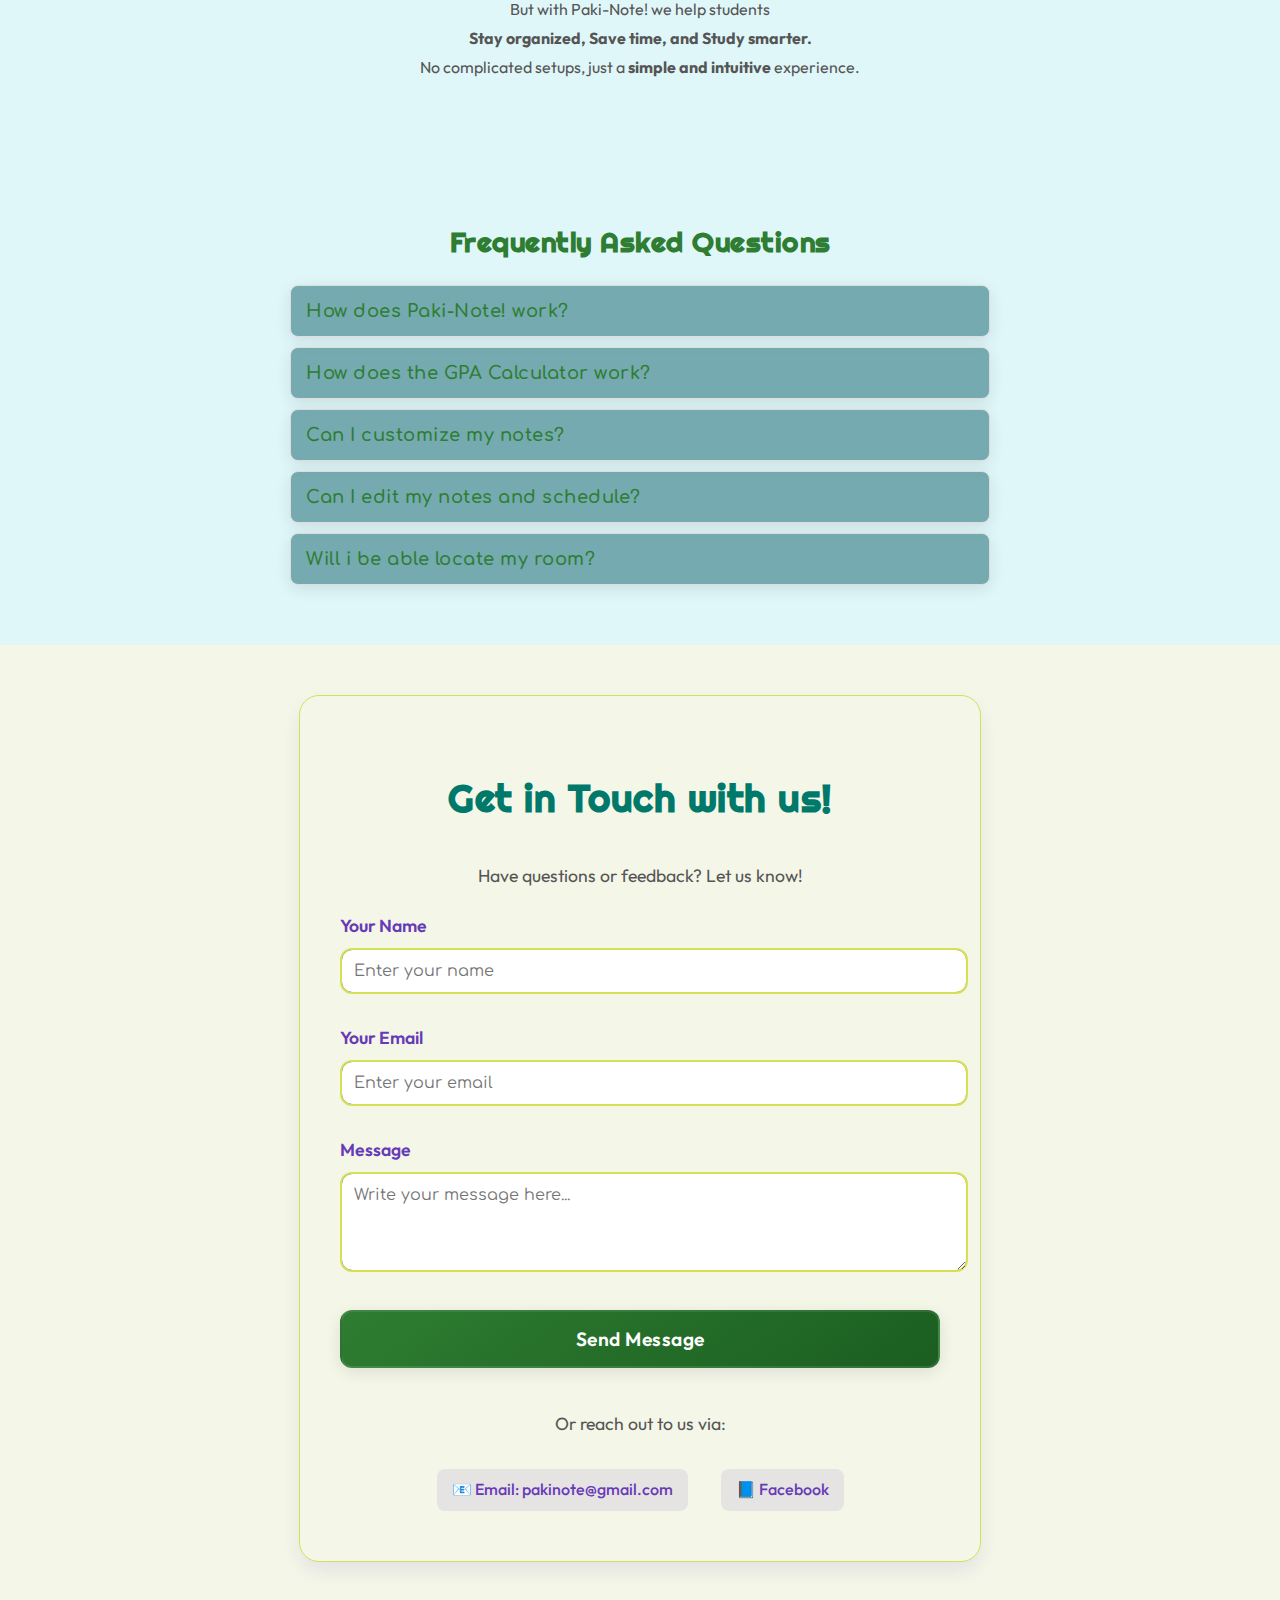
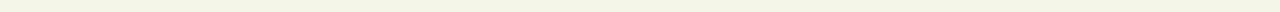
==== commit c8f9be75: "got rid of QUIZ sections" ====
--- a/Index.html
+++ b/Index.html
@@ -20,42 +20,92 @@
           <li class="dropdown">
             <a href="#">Features ▼</a> <!-- THE FEATURES DROPDOWN MENU -->
             <ul class="dropdown-menu">
-                <li><a href="Pages/notes.html">Notes</a></li>
-                <li><a href="Pages/calendar.html">Calendar</a></li>
-                <!-- Quiz link removed -->
-                <li><a href="Pages/gpa.html">GPA Calculator</a></li>
-                <li><a href="Pages/room.html">Rooms</a></li>
+              <li><a href="Pages/notes.html">Notes</a></li>
+              <li><a href="Pages/calendar.html">Calendar</a></li>
+              <li><a href="Pages/gpa.html">GPA Calculator</a></li>
+              <li><a href="Pages/room.html">Rooms</a></li>
+            </ul>                                                  <!-- HI SIR REY, gawa namin ni Serafica toh lahat hehehe-->
+          </li>
+          <li><a href="#contact">Contacts</a></li>
+          <li><a href="#faq">FAQs</a></li>
+          <li><a href="#about">About</a></li>
+          <li class="auth-buttons">
+            <a href="Pages/login.html" class="login-btn">Login</a>
+            <a href="Pages/signup.html" class="signup-btn">Sign Up</a>
+          </li>
+          <li class="dropdown">
+            <a href="#">Settings ▼</a> <!-- THE SETTINGS -->
+            <ul class="dropdown-menu">
+              <li><a href="Pages(1)/option.html" id="toggleTheme">Options</a></li>
+              <li><a href="Pages(1)/profile.html" id="cleardata">Profile</a></li>
             </ul>
-            
-            <!-- In the button container, remove the quiz button -->
-            <div class="button-container">
-                <button onclick="location.href='Pages/notes.html'">
-                    <span>Take Notes!</span>
-                </button>        
-                <button onclick="location.href='Pages/calendar.html'" class="calendar_btn">Manage Calendar!</button>
-                <!-- Quiz button removed -->
-                <button onclick="location.href='Pages/gpa.html'" class="gpa_btn">Calculate GPA!</button>
-                <button onclick="location.href='Pages/room.html'" class="Map_btn">Locate Room!</button>
+          </li>
+        </ul>
+      </nav>
+          
+    <div id="welcome">
+        <h1>Paki-Note!</h1> 
+        <p>Your personal study companion!</p>
+        <div class="button-container"> <!-- The buttons para sa features -->
+            <button onclick="location.href='Pages/notes.html'">
+                <span>Take Notes!</span>
+            </button>        
+            <button onclick="location.href='Pages/calendar.html'" class="calendar_btn">Manage Calendar!</button>
+            <button onclick="location.href='Pages/gpa.html'" class="gpa_btn">Calculate GPA!</button>
+            <button onclick="location.href='Pages/room.html'" class="Map_btn">Locate Room!</button>
+        </div>
+    </div>
+    <p class="bltext">With this Site, we can help YOU <br><b>Organize Schedules,
+         Take Notes & Challenge yourself into taking quizzes <br> Making you study better!</b> 
+    </p>
+
+    <section class="about" id="about">
+        <div class="about-container"> <!-- About Section -->
+          <h1>About Paki-Note!</h1>
+        <p>Paki Note! is a simple yet powerful tool designed for college students to
+            <b>Organize schedules, Take notes more effectively, and Generate quizzes based on your notes</b> effortlessly.
+        </p>
+      
+          <h2>Major Features:</h2>
+          <ul>
+            <li>Note-Taking - Categorize and format notes with ease.</li>
+            <li>Schedule - Manage your tasks with a calendar.</li>
+            <li>GPA Calculator - Calculate your GPA with ease.</li>
+            <li>Map - Check the map of you college!.</li>
+          </ul>
+      
+          <h2> Why Use Paki-Note?</h2>
+        <p>We all know how <b>Overwhelming</b> college life can be.
+            <br>Especially for many first year students. <br> 
+            But with Paki-Note! we help students <br><b>Stay organized, Save time, 
+            and Study smarter.</b> 
+            <br>No complicated setups, just a <b>simple and intuitive</b> experience.
+        
+        </p>
+        </div>
+      </section>
+
+      <section class="faq" id="faq">
+        <div class="faq-container"> <!-- FAQ Section -->
+          <h2>Frequently Asked Questions</h2>
+      
+          <div class="faq-item"> 
+            <button class="faq-question">How does Paki-Note! work?</button>
+            <div class="faq-answer">
+              <p>"Paki-Note! lets you create Categorized notes, fixs your messy schedule, and even help
+                locate your room! Everything is stored in your local browser."</p>
             </div>
-            
-            <!-- In the Major Features list -->
-            <ul>
-                <li>Note-Taking - Categorize and format notes with ease.</li>
-                <li>Schedule - Manage your tasks with a calendar.</li>
-                <!-- Auto-Generated Quizzes item removed -->
-                <li>GPA Calculator - Calculate your GPA with ease.</li>
-                <li>Map - Check the map of you college!.</li>
-            </ul>
-            
-            <!-- Remove the quiz-related FAQ item -->
-            <!-- Remove this entire div -->
-            <div class="faq-item">
-                <button class="faq-question">How are the quizzes generated?</button>
-                <div class="faq-answer">
-                    <p>"Quizzes are automatically created using key points from your recent saved notes. 
-                        You can choose between <b>multiple-choice, fill-in-the-blanks, and true/false questions.</b>"</p>
-                </div>
+          </div>
+      
+          <div class="faq-item">                                      
+            <button class="faq-question">How does the GPA Calculator work?</button>
+            <div class="faq-answer">
+              <p>"The GPA Calculator works by taking the total number of credits you have and the total number of grade points you have. 
+                It then divides the total grade points by the total number of credits to give you your GPA."</p>
             </div>
+          </div>
+      
+          <div class="faq-item">
             <button class="faq-question">Can I customize my notes?</button>
             <div class="faq-answer">
               <p>"Ofcourse! You can change fonts, colors, and organize notes by subject or categories".</p>
@@ -63,7 +113,7 @@
           </div>
       
           <div class="faq-item">
-            <button class="faq-question">Can I reset or delete my notes and schedule?</button>
+            <button class="faq-question">Can I edit my notes and schedule?</button>
             <div class="faq-answer">
               <p>"Yes! You can clear your notes and schedule from the settings. However, once deleted, they cannot be recovered."</p>
             </div>
@@ -78,7 +128,7 @@
         </div>
       </section>
 
-      <section class="contact" id="contact"> <!-- Contact Section -->
+    <section class="contact" id="contact"> <!-- Contact Section -->
         <h2>Get in Touch with us!</h2>
         <p>Have questions or feedback? Let us know!</p>
       
--- a/Assets/styles.css
+++ b/Assets/styles.css
@@ -232,20 +232,17 @@
 }
 
 .calendar_btn {
-    background: linear-gradient(145deg, #ff7043, #f4511e);
+    background: linear-gradient(145deg, #2196F3, #1976D2);
+}
+
+.calendar_btn:hover {
+    background: linear-gradient(145deg, #42A5F5, #2196F3);
 }
 
 .calendar_btn:hover {
     background: linear-gradient(145deg, #ff8a65, #ff7043);
 }
 
-.quiz_btn {
-    background: linear-gradient(145deg, #26c6da, #00acc1);
-}
-
-.quiz_btn:hover {
-    background: linear-gradient(145deg, #4dd0e1, #26c6da);
-}
 
 .gpa_btn {
     background: linear-gradient(145deg, #7e57c2, #673ab7);
@@ -465,7 +462,6 @@
     }
 }
 
-/* Small phones */
 @media (max-width: 480px) {
     h1 {
         font-size: 2.5em;
@@ -504,7 +500,6 @@
     }
 }
 
-/* Tablet optimization */
 @media (min-width: 769px) and (max-width: 1024px) {
     #welcome .button-container {
         max-width: 800px;
@@ -519,7 +514,6 @@
     }
 }
 
-/* Navigation menu for mobile */
 @media (max-width: 768px) {
     nav {
         overflow-x: auto;
@@ -545,7 +539,6 @@
     }
 }
 
-/* Improve touch targets on mobile */
 @media (hover: none) {
     button,
     .nav-links a,
@@ -568,7 +561,6 @@
     }
 }
 
-/* Fix button hover effects on mobile */
 @media (hover: none) {
     button::before {
         display: none;
@@ -579,28 +571,24 @@
     }
 }
 
-/* Maintain aspect ratio for buttons on different screens */
 .button-container button {
     aspect-ratio: 16/9;
     max-height: 150px;
 }
 
-/* Add smooth transitions for layout changes */
 * {
     transition: all 0.3s ease;
 }
 
-/* Optimize images and backgrounds for mobile */
 @media (max-width: 768px) {
     body {
         background: linear-gradient(135deg, #e0f7fa 0%, #e8f5e9 100%);
     }
 }
 
-/* Improve form usability on mobile */
 @media (max-width: 768px) {
     input, textarea, select, button {
-        font-size: 16px !important; /* Prevent zoom on iOS */
+        font-size: 16px !important;
     }
 
     textarea {
@@ -608,7 +596,6 @@
     }
 }
 
-/* Add rainbow border animation for contact form */
 @keyframes borderAnimation {
     0% { border-color: #673ab7; }
     33% { border-color: #26c6da; }
@@ -619,8 +606,7 @@
 .contact {
     animation: borderAnimation 10s infinite;
 }
-
-/* FAQ section styling update */
+ 
 .faq-question {
     background: #f4f7e8;
     border: 1px solid #D4E157;
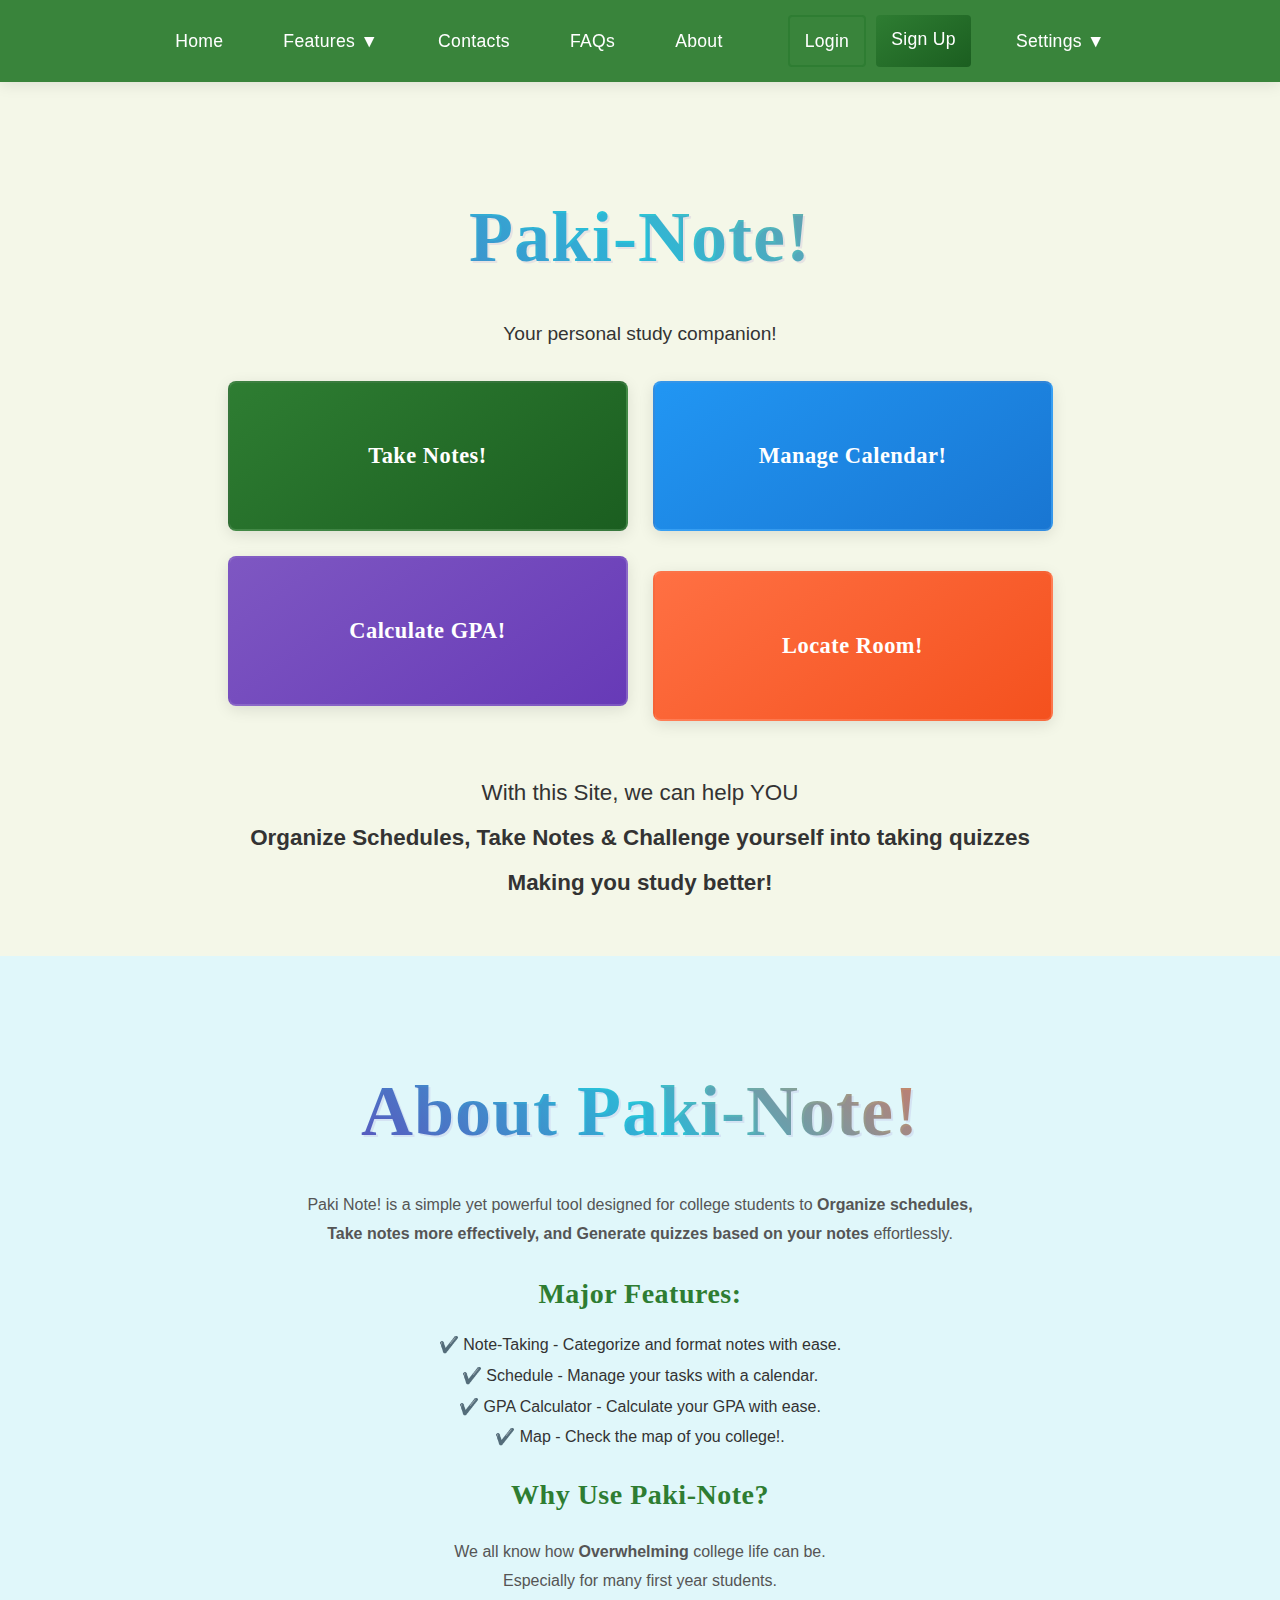
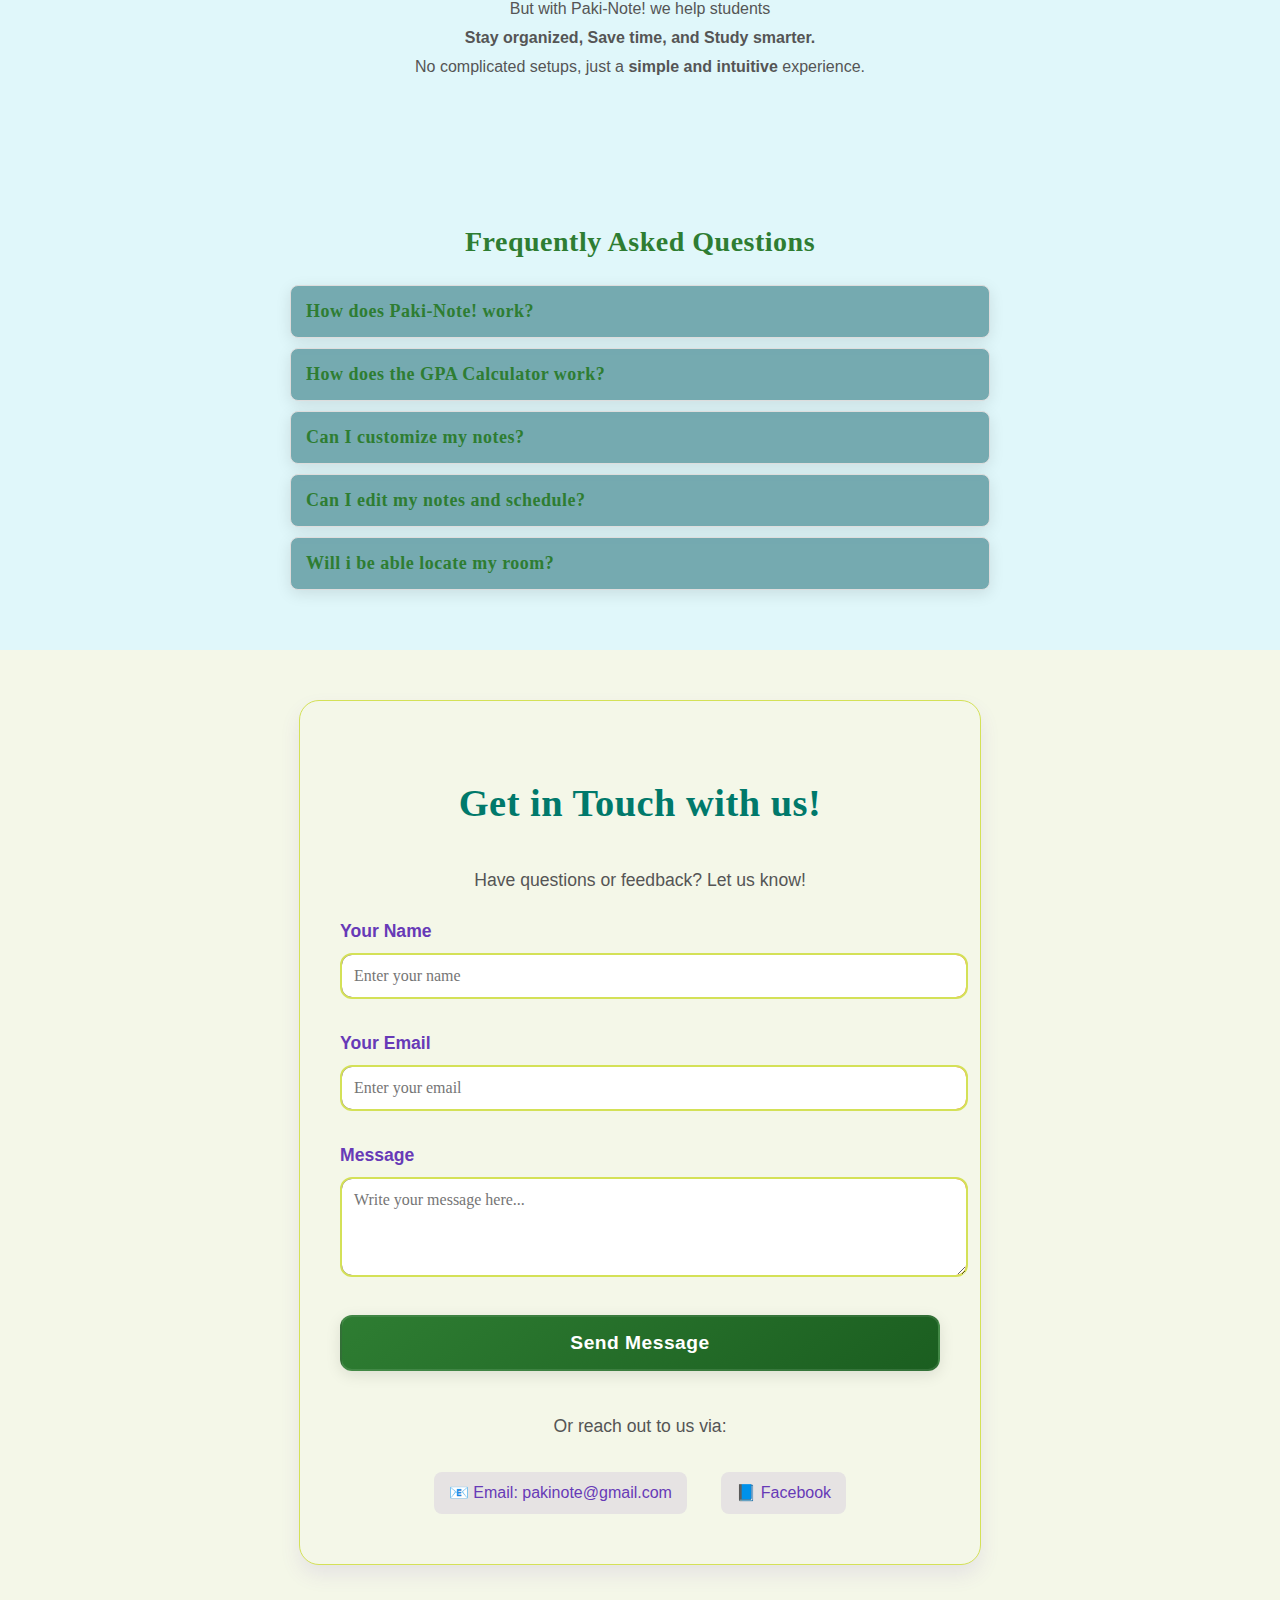
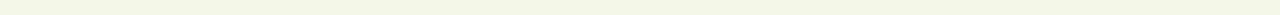
==== commit b624de58: "git" ====
--- a/Index.html
+++ b/Index.html
@@ -4,7 +4,6 @@
     <meta charset="UTF-8">
     <meta name="viewport" content="width=device-width, initial-scale=1.0">
     <title>Paki-Note!</title>
-    <link href="https://fonts.googleapis.com/css2?family=Outfit:wght@400;500;600;700&family=Righteous&family=Comfortaa:wght@400;500;600;700&display=swap" rel="stylesheet">
     <link rel="stylesheet" href="./Assets/styles.css">
     <link rel="stylesheet" href="./Assets/styles2.css">
 
